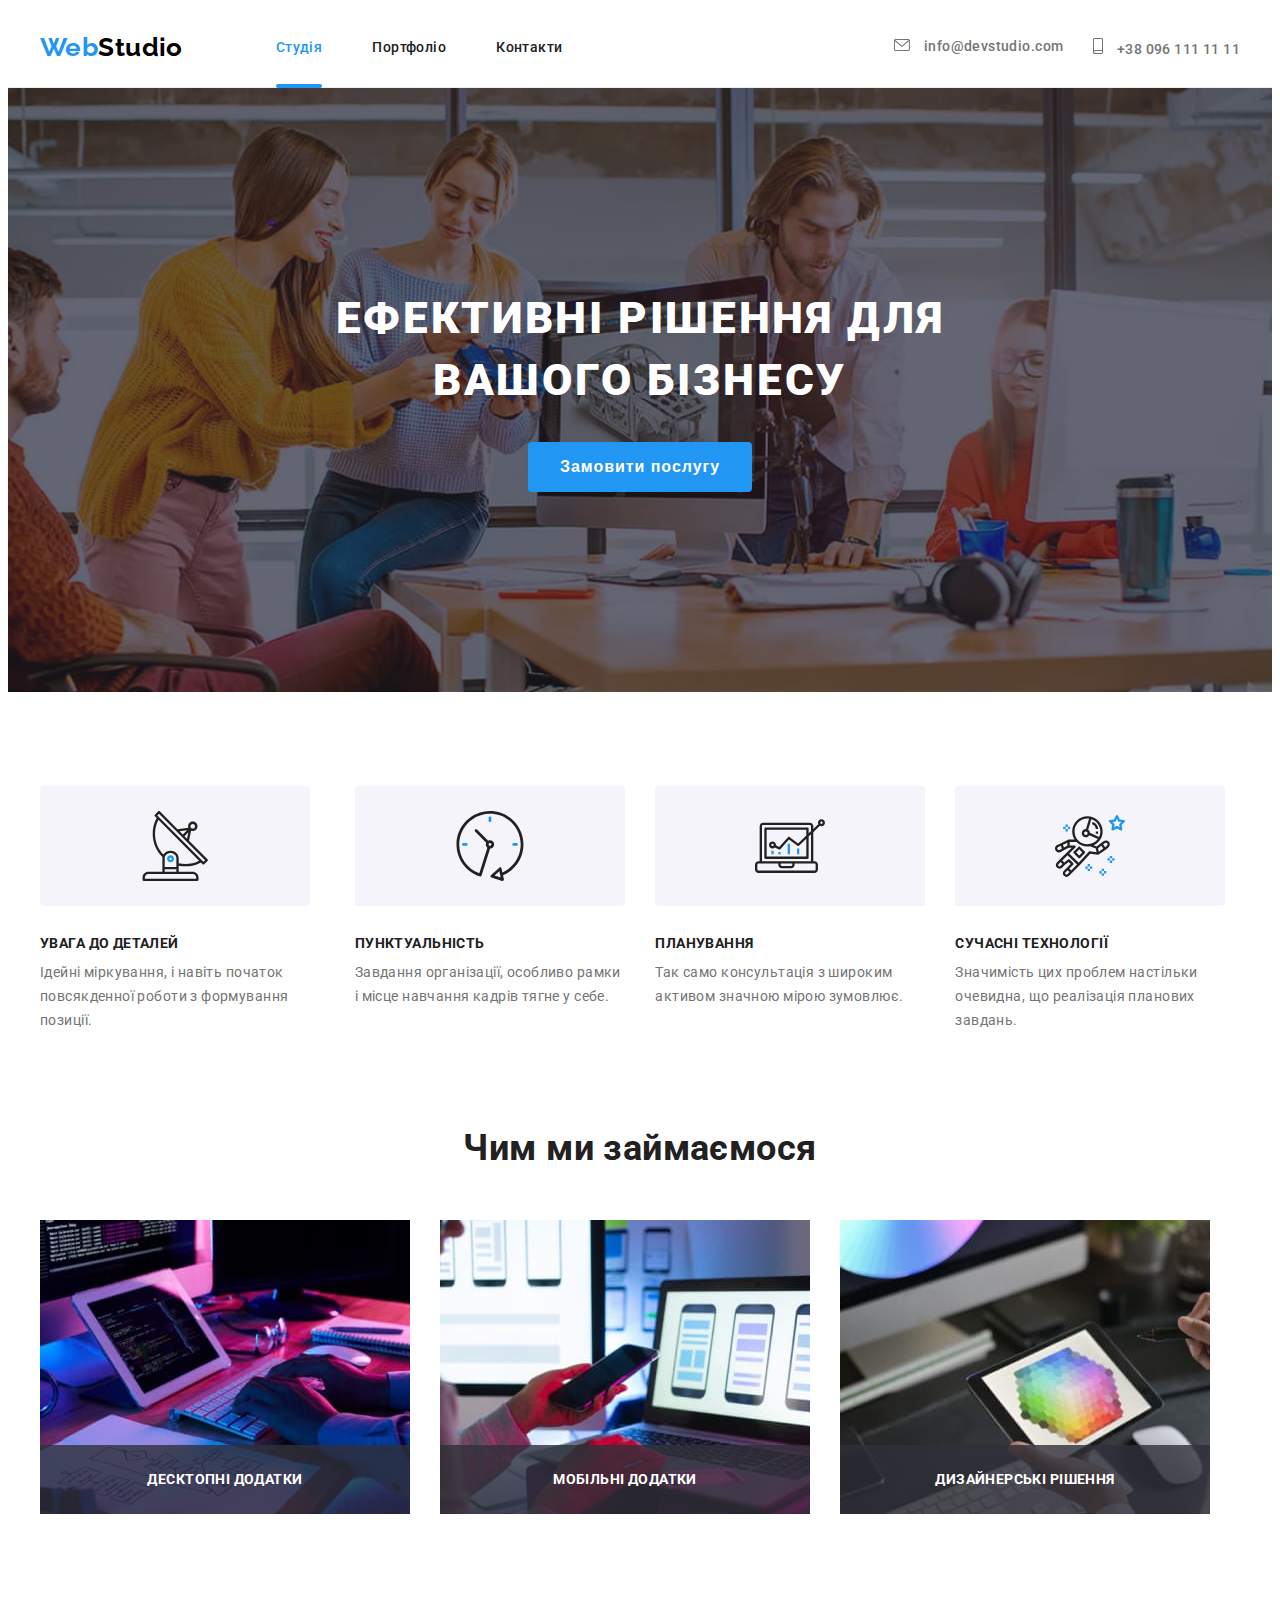
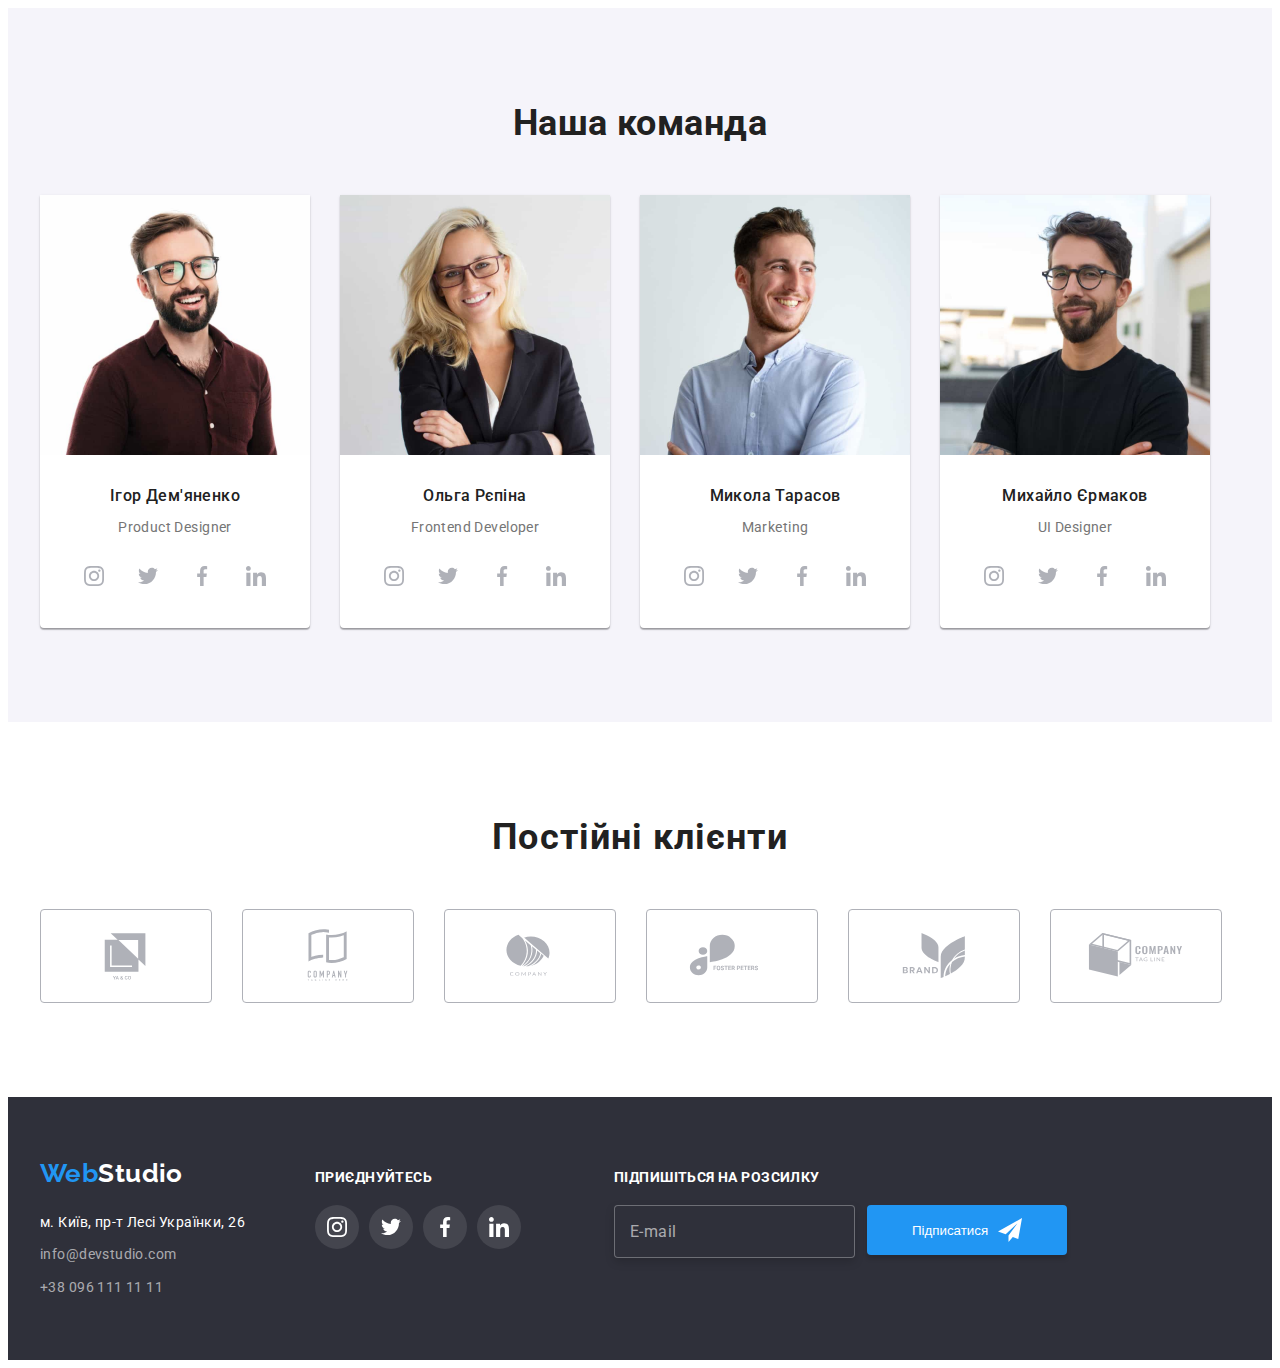
==== index.html @ d8e1d753 "Forms" ====
<!DOCTYPE html>
<html lang="uk">
  <head>
    <meta charset="UTF-8" />
    <meta http-equiv="X-UA-Compatible" content="IE=edge" />
    <meta name="viewport" content="width=device-width, initial-scale=1.0" />
    <title>Студія</title>
    <link rel="preconnect" href="https://fonts.googleapis.com" />
    <link rel="preconnect" href="https://fonts.gstatic.com" crossorigin />
    <link
      href="https://fonts.googleapis.com/css2?family=Raleway:wght@700&family=Roboto:wght@400;500;700;900&display=swap"
      rel="stylesheet"
    />
    <link
      rel="stylesheet"
      href="https://cdnjs.cloudflare.com/ajax/libs/modern-normalize/1.1.0/modern-normalize.min.css"
      integrity="sha512-wpPYUAdjBVSE4KJnH1VR1HeZfpl1ub8YT/NKx4PuQ5NmX2tKuGu6U/JRp5y+Y8XG2tV+wKQpNHVUX03MfMFn9Q=="
      crossorigin="anonymous"
      referrerpolicy="no-referrer"
    />
    <link rel="stylesheet" href="./css/styles.css" />
  </head>
  <body>
    <header>
      <!-- Studio name -->
      <div class="container main-nav">
        <a href="./index.html" class="logo"
          ><span class="web">Web</span>Studio</a
        >
        <!-- Menu nav -->
        <nav>
          <ul class="site-nav">
            <li class="item">
              <a href="./index.html" class="link current">Студія</a>
            </li>
            <li class="item">
              <a href="./portfolio.html" class="link">Портфоліо</a>
            </li>
            <li class="item"><a href="/" class="link">Контакти</a></li>
          </ul>
        </nav>

        <!-- Contacts -->
        <ul class="contacts">
          <li class="item-contacts">
            <a href="mailto:info@devstudio.com" target="_blank" class="mail"
              ><svg class="icon-contacts" width="16" height="12">
                <use href="./images/svg-file.svg#icon-letter"></use>
              </svg>
              info@devstudio.com</a
            >
          </li>
          <li class="item-contacts">
            <a href="tel:+380961111111" target="_blank" class="tel">
              <svg class="icon-contacts" width="10" height="16">
                <use href="./images/svg-file.svg#icon-smartphone"></use>
              </svg>
              +38 096 111 11 11</a
            >
          </li>
        </ul>
      </div>
    </header>
    <main>
      <!-- Page header -->
      <section class="hero">
        <div class="container">
          <h1 class="hero-title">Ефективні рішення для вашого бізнесу</h1>
          <button data-modal-open type="button" class="hero-button">
            Замовити послугу
          </button>
        </div>
      </section>

      <!-- Charakteristics -->
      <section class="principles">
        <div class="container">
          <h2 class="visually-hidden">Принципи нашої роботи</h2>
          <ul class="principles-list">
            <li class="principles-item">
              <div class="icon-principles-container">
                <svg class="icon-principles" width="70" height="70">
                  <use href="./images/svg-file.svg#icon-Satellite1"></use>
                </svg>
              </div>
              <h3 class="principles-title">УВАГА ДО ДЕТАЛЕЙ</h3>
              <p class="principles-text">
                Ідейні міркування, і навіть початок повсякденної роботи з
                формування позиції.
              </p>
            </li>
            <li class="principles-item">
              <div class="icon-principles-container">
                <svg class="icon-principles" width="70" height="70">
                  <use href="./images/svg-file.svg#icon-clock2"></use>
                </svg>
              </div>
              <h3 class="principles-title">ПУНКТУАЛЬНІСТЬ</h3>
              <p class="principles-text">
                Завдання організації, особливо рамки і місце навчання кадрів
                тягне у себе.
              </p>
            </li>
            <li class="principles-item">
              <div class="icon-principles-container">
                <svg class="icon-principles" width="70" height="70">
                  <use href="./images/svg-file.svg#icon-diagram3"></use>
                </svg>
              </div>
              <h3 class="principles-title">ПЛАНУВАННЯ</h3>
              <p class="principles-text">
                Так само консультація з широким активом значною мірою зумовлює.
              </p>
            </li>
            <li class="principles-item">
              <div class="icon-principles-container">
                <svg class="icon-principles" width="70" height="70">
                  <use href="./images/svg-file.svg#icon-astronaut4"></use>
                </svg>
              </div>
              <h3 class="principles-title">СУЧАСНІ ТЕХНОЛОГІЇ</h3>
              <p class="principles-text">
                Значимість цих проблем настільки очевидна, що реалізація
                планових завдань.
              </p>
            </li>
          </ul>
        </div>
      </section>
      <!-- We are engaged in -->
      <section class="applications">
        <div class="container">
          <h2 class="applications-title">Чим ми займаємося</h2>
          <ul class="list-img">
            <li class="list-applications">
              <div class="applications-img">
                <img
                  class="list-applications-img"
                  src="./images/img.jpg"
                  width="370"
                  alt="десктопні додатки"
                />
                <p class="list-application-text">Десктопні додатки</p>
              </div>
            </li>
            <li class="list-applications">
              <div class="applications-img">
                <img
                  class="list-applications-img"
                  src="./images/img-2.jpg"
                  width="370"
                  alt="мобільні додатки"
                />
                <p class="list-application-text">Мобільні додатки</p>
              </div>
            </li>
            <li class="list-applications">
              <div class="applications-img">
                <img
                  class="list-applications-img"
                  src="./images/img-3.jpg"
                  width="370"
                  alt="д изайнерські рішення"
                />
                <p class="list-application-text">Дизайнерські рішення</p>
              </div>
            </li>
          </ul>
        </div>
      </section>

      <!-- Our team -->
      <section class="team">
        <div class="container">
          <h2 class="team-title">Наша команда</h2>
          <ul class="team-list">
            <li class="members">
              <img
                class="members-photo"
                src="./images/img-1-1.jpg"
                width="270"
                alt="Фотографія Ігоря Дем'яненко"
              />
              <div class="team-text">
                <h3 class="team-member">Ігор Дем'яненко</h3>
                <p class="team-member-profesion">Product Designer</p>
              </div>
              <ul class="social-networks">
                <li>
                  <a class="network-link" href="">
                    <svg class="network" width="20" height="20">
                      <use href="./images/svg-file.svg#icon-insta"></use>
                    </svg>
                  </a>
                </li>
                <li>
                  <a class="network-link" href="">
                    <svg class="network" width="20" height="20">
                      <use href="./images/svg-file.svg#icon-twitt"></use>
                    </svg>
                  </a>
                </li>
                <li>
                  <a class="network-link" href="">
                    <svg class="network" width="20" height="20">
                      <use href="./images/svg-file.svg#icon-face"></use>
                    </svg>
                  </a>
                </li>
                <li>
                  <a class="network-link" href="">
                    <svg class="network" width="20" height="20">
                      <use href="./images/svg-file.svg#icon-in"></use>
                    </svg>
                  </a>
                </li>
              </ul>
            </li>
            <li class="members">
              <img
                class="members-photo"
                src="./images/img-2-2.jpg"
                width="270"
                alt="Фотографія Ольги Рєпіної"
              />
              <div class="team-text">
                <h3 class="team-member">Ольга Рєпіна</h3>
                <p class="team-member-profesion">Frontend Developer</p>
              </div>
              <ul class="social-networks">
                <li>
                  <a href="" class="network-link">
                    <svg class="network" width="20" height="20">
                      <use href="./images/svg-file.svg#icon-insta"></use>
                    </svg>
                  </a>
                </li>
                <li>
                  <a class="network-link" href="">
                    <svg class="network" width="20" height="20">
                      <use href="./images/svg-file.svg#icon-twitt"></use>
                    </svg>
                  </a>
                </li>
                <li>
                  <a class="network-link" href="">
                    <svg class="network" width="20" height="20">
                      <use href="./images/svg-file.svg#icon-face"></use>
                    </svg>
                  </a>
                </li>
                <li>
                  <a class="network-link" href="">
                    <svg class="network" width="20" height="20">
                      <use href="./images/svg-file.svg#icon-in"></use>
                    </svg>
                  </a>
                </li>
              </ul>
            </li>
            <li class="members">
              <img
                class="members-photo"
                src="./images/img-3-3.jpg"
                width="270"
                alt="Фотографія Миколи Тарасова"
              />
              <div class="team-text">
                <h3 class="team-member">Микола Тарасов</h3>
                <p class="team-member-profesion">Marketing</p>
              </div>
              <ul class="social-networks">
                <li>
                  <a class="network-link" href="">
                    <svg class="network" width="20" height="20">
                      <use href="./images/svg-file.svg#icon-insta"></use>
                    </svg>
                  </a>
                </li>
                <li>
                  <a class="network-link" href="">
                    <svg class="network" width="20" height="20">
                      <use href="./images/svg-file.svg#icon-twitt"></use>
                    </svg>
                  </a>
                </li>
                <li>
                  <a class="network-link" href="">
                    <svg class="network" width="20" height="20">
                      <use href="./images/svg-file.svg#icon-face"></use>
                    </svg>
                  </a>
                </li>
                <li>
                  <a class="network-link" href="">
                    <svg class="network" width="20" height="20">
                      <use href="./images/svg-file.svg#icon-in"></use>
                    </svg>
                  </a>
                </li>
              </ul>
            </li>
            <li class="members">
              <img
                class="members-photo"
                src="./images/img-4-4.jpg"
                width="270"
                alt="Фотографія Михайла Єрмакова"
              />
              <div class="team-text">
                <h3 class="team-member">Михайло Єрмаков</h3>
                <p class="team-member-profesion">UI Designer</p>
              </div>
              <ul class="social-networks">
                <li>
                  <a class="network-link" href="">
                    <svg class="network" width="20" height="20">
                      <use href="./images/svg-file.svg#icon-insta"></use>
                    </svg>
                  </a>
                </li>
                <li>
                  <a class="network-link" href="">
                    <svg class="network" width="20" height="20">
                      <use href="./images/svg-file.svg#icon-twitt"></use>
                    </svg>
                  </a>
                </li>
                <li>
                  <a class="network-link" href="">
                    <svg class="network" width="20" height="20">
                      <use href="./images/svg-file.svg#icon-face"></use>
                    </svg>
                  </a>
                </li>
                <li>
                  <a class="network-link" href="">
                    <svg class="network" width="20" height="20">
                      <use href="./images/svg-file.svg#icon-in"></use>
                    </svg>
                  </a>
                </li>
              </ul>
            </li>
          </ul>
        </div>
      </section>
      <section class="customers">
        <div class="container">
          <h2 class="customers-title">Постійні клієнти</h2>
          <ul class="customers-list">
            <li class="customers-list-item">
              <a href="" class="customers-item">
                <svg width="106" height="60" class="customers-icon">
                  <use href="./images/svg-file.svg#icon-Client-1"></use>
                </svg>
              </a>
            </li>

            <li class="customers-list-item">
              <a href="" class="customers-item">
                <svg width="106" height="60" class="customers-icon">
                  <use href="./images/svg-file.svg#icon-Client-2"></use>
                </svg>
              </a>
            </li>
            <li class="customers-list-item">
              <a href="" class="customers-item">
                <svg width="106" height="60" class="customers-icon">
                  <use href="./images/svg-file.svg#icon-Client-3"></use>
                </svg>
              </a>
            </li>
            <li class="customers-list-item">
              <a href="" class="customers-item">
                <svg width="106" height="60" class="customers-icon">
                  <use href="./images/svg-file.svg#icon-Client-4"></use>
                </svg>
              </a>
            </li>
            <li class="customers-list-item">
              <a href="" class="customers-item">
                <svg width="106" height="60" class="customers-icon">
                  <use href="./images/svg-file.svg#icon-Client-5"></use>
                </svg>
              </a>
            </li>
            <li class="customers-list-item">
              <a href="" class="customers-item">
                <svg width="106" height="60" class="customers-icon">
                  <use href="./images/svg-file.svg#icon-Client-6"></use>
                </svg>
              </a>
            </li>
          </ul>
        </div>
      </section>
    </main>
    <footer class="footer">
      <!-- Address -->
      <div class="container footer-container">
        <div class="footer-container-addres">
          <a href="./index.html" class="footer-logo"
            ><span class="web">Web</span>Studio</a
          >
          <address class="footer-addres">
            <ul>
              <li class="addres-text">
                <a href="" class="addres">м. Київ, пр-т Лесі Українки, 26</a>
              </li>
              <li class="addres-text">
                <a
                  href="mailto:info@devstudio.com"
                  target="_blank"
                  class="footer-contacts"
                  >info@devstudio.com</a
                >
              </li>
              <li class="addres-text">
                <a
                  href="tel:+380961111111"
                  target="_blank"
                  class="footer-contacts"
                  >+38 096 111 11 11</a
                >
              </li>
            </ul>
          </address>
        </div>
        <div class="footer-netvorks">
          <p class="footer-netvorks-title">приєднуйтесь</p>
          <ul class="footer-netvorks-list">
            <li>
              <a href="" class="foter-link">
                <svg class="foter-icon" width="20" height="20">
                  <use href="./images/svg-file.svg#icon-insta"></use>
                </svg>
              </a>
            </li>
            <li>
              <a href="" class="foter-link">
                <svg class="foter-icon" width="20" height="20">
                  <use href="./images/svg-file.svg#icon-twitt"></use>
                </svg>
              </a>
            </li>
            <li>
              <a href="" class="foter-link">
                <svg class="foter-icon" width="20" height="20">
                  <use href="./images/svg-file.svg#icon-face"></use>
                </svg>
              </a>
            </li>
            <li>
              <a href="" class="foter-link">
                <svg class="foter-icon" width="20" height="20">
                  <use href="./images/svg-file.svg#icon-in"></use>
                </svg>
              </a>
            </li>
          </ul>
        </div>
        <div class="foter-input">
          <p class="foter-form-title">Підпишіться на розсилку</p>
          <form class="foter-form" autocomplete="off">
            <div class="foter-form-field">
              <input
                type="email"
                name="email"
                id="email-send"
                placeholder=" "
              />
              <label class="email-send-label" for="email-send">E-mail</label>
              <button class="foter-submit" type="submit">
                Підписатися<svg class="icon-send" width="24" height="24">
                  <use href="./images/svg-file.svg#icon-send"></use>
                </svg>
              </button>
            </div>
          </form>
        </div>
      </div>
    </footer>
    <div data-modal class="backdrop is-hidden">
      <div class="modal">
        <button data-modal-close type="button" class="button-icon-close">
          <svg class="icon-close" width="10" height="10">
            <use href="./images/svg-file.svg#icon-close"></use>
          </svg>
        </button>
        <form class="form" autocomplete="off">
          <p class="form-title">Залиште свої дані, ми вам передзвонимо</p>
          <div class="form-field">
            <label for="name">Ім'я</label>
            <input
              type="text"
              name="user-name"
              id="name"
              autofocus
              placeholder=" "
            />
            <svg class="icon-modal" width="18" height="18">
              <use href="./images/svg-file.svg#icon-user"></use>
            </svg>
          </div>
          <div class="form-field">
            <label for="tel">Телефон</label>
            <input type="tel" name="tel" id="tel" placeholder=" " />
            <svg class="icon-modal" width="18" height="18">
              <use href="./images/svg-file.svg#icon-tel"></use>
            </svg>
          </div>
          <div class="form-field">
            <label for="email">Пошта</label>
            <input type="email" name="mail" id="email" placeholder=" " />
            <svg class="icon-modal" width="18" height="18">
              <use href="./images/svg-file.svg#icon-mail"></use>
            </svg>
          </div>
          <div class="form-field">
            <label for="commen">Коментар</label>
            <textarea
              name="comment"
              id="commen"
              rows="5"
              placeholder="Введіть текст"
            ></textarea>
          </div>
          <div class="form-checkbox">
            <input
              class="checkbox-field visually-hidden"
              type="checkbox"
              name="agree"
              value="agrees"
              id="agrees"
            />
            <label class="checkbox-label" for="agrees">
              <span class="icon-check">
                <svg  width="12" height="12">
                  <use href="./images/svg-file.svg#icon-ok"></use>
                </svg>
              </span>
              Погоджуюся з розсилкою та приймаю
              <a class="agrees" href="">Умови договору</a>
            </label>
          </div>
          <button class="submit" type="submit">Відправити</button>
        </form>
      </div>
    </div>
    <script src="./js/modal.js"></script>
  </body>
</html>
---- css/styles.css ----
:root {
  --primery-text-color: #757575;
  --title-text-color: #212121;
  --accent-color: #2196f3;
  --accent-active-color: #000000;
  --secondary-text-color: #fff;
  --background-dark-color: #2f303a;
  --background-hero-main: #C4C4C4;
  --contacts-color: #757575;
  --contacts-tekst-footer: rgba(255, 255, 255, 0.6);
  --buttons-portfolio-color:#F5F4FA;
  --border-header-color:#ECECEC;
  --progects-border-color: #EEEEEE;
  --color-icons: #AFB1B8;
  --border-customers-color: #AFB1B8;
  --section-background-color: #f5f5f5;
  --background-footer-icons:rgba(255, 255, 255, 0.1);
  --bgd-hero:rgba(47, 48, 58, 0.4), rgba(47, 48, 58, 0.4);
  --bgd-color-modal:rgba(0, 0, 0, 0.2);
  --bgd-color-text-modal:rgba(33, 150, 243, 0.9);
}
header{
  border-bottom: 1px solid var(--border-header-color);
}
body {
   font-family: "Roboto", sans-serif; 
    color: var(--primery-text-color);
    background-color: var(--secondary-text-color);
    font-size: 14px;
    letter-spacing: 0.03em;
}
a {
  text-decoration: none;
}
ul {
  list-style: none;
  padding: 0;
  margin: 0;
}
.container{
  width: 1200px;
  padding-left: 15px;
  padding-right: 15px;
  margin: 0 auto;
}

/* ------------------Стилі навігації-------------- */

.main-nav{
  display: flex;
  align-items: center;
}
.web {
  color: var(--accent-color);
  font-family: "Raleway",sans-serif;
  font-style: normal;
  font-weight: 700;
  font-size: 26px;
  line-height: 1.3;
}
.logo {
  color: var(--accent-active-color);
  font-family: "Raleway", sans-serif;
  font-style: normal;
  font-weight: 700;
  font-size: 26px;
  line-height: 1.3;
}
.site-nav{
  display: flex;
  margin-left: 93px;
}
.item + .item{
  margin-left: 50px;
}
.item-contacts + .item-contacts{
  margin-left: 30px;
}
.item{
  display: flex;
  align-items: center;
  position: relative;
}
.link {
  color: var(--title-text-color);
  line-height: 1.1;
  display: block;
  padding-top: 32px;
  padding-bottom: 32px;
  font-weight: 500;
  transition: color 250ms cubic-bezier(0.4, 0, 0.2, 1);
  
}
.link.current {
  color: var(--accent-color);
}
.current::after {
  position: absolute;
  bottom: -1px;
  right: 0px;
  content: "";
  width: 100%;
  height: 4px;
  background-color: var(--accent-color);
  border-radius: 2px;}
.link:hover,
.link:focus {
  color: var(--accent-color);
}
.contacts{
  display: flex;
  margin-left: auto;
  font-weight: 500;
}
.mail {
  color: var(--contacts-color);
  line-height: 1.1;
  transition: color 250ms cubic-bezier(0.4, 0, 0.2, 1);
}
.icon-contacts{
  fill: currentColor;
  margin-right: 10px;
}

.mail:hover,
.mail:focus {
  color: var(--accent-color);
}
.tel {
  color: var(--contacts-color);
  line-height: 1.1;
  transition: color  250ms cubic-bezier(0.4, 0, 0.2, 1), fill 250ms cubic-bezier(0.4, 0, 0.2, 1); 
}
.tel:hover,
.tel:focus {
  color: var(--accent-color);
  fill: var(--accent-color);
}

/* -------------Стилі hero -----------*/

.hero {
  background-color: var(--background-hero-main);
  background-image: linear-gradient( var(--bgd-hero) ), 
  url(../images/Img-hero.jpg);
  margin-left: auto;
  margin-right: auto;
  max-width: 1600px;
  background-size: cover;
  background-repeat: no-repeat;
  background-position: center;
  text-align: center;
  padding-top: 200px;
  padding-bottom: 200px;
}
.hero-title {
  width: 696px;
  margin-right: auto;
  margin-left: auto;
  margin-top: 0;
  margin-bottom: 30px;
  color: var(--secondary-text-color);
  text-transform: uppercase;
  font-style: normal;
  font-weight: 900;
  font-size: 44px;
  line-height: 1.4;
  letter-spacing: 0.06em;
}
.hero-button {
  display: inline-block;
  padding: 10px 32px;
  min-width: 216px;
  border-radius: 4px;
  color: var(--secondary-text-color);
  font-weight: 700;
  font-size: 16px;
  line-height: 1.9;
  background: var(--accent-color);
  letter-spacing: 0.06em;
  border: none;
  cursor: pointer;
  
}
.backdrop{
  position: fixed;
  top: 0;
  left: 0;
  width: 100%;
  height: 100%;
  background-color: var(--bgd-color-modal);
  opacity: 1;
  transition: opacity 250ms cubic-bezier(0.4, 0, 0.2, 1), visibility 250ms cubic-bezier(0.4, 0, 0.2, 1);
}
.backdrop.is-hidden .modal{
  transform: translate(-50%, -50%) scale(0);
  
}
.modal{
  position: absolute;
  top: 220px;
  width: 600px;
  min-height: 580px;
  padding: 40px;
  background-color: var(--secondary-text-color);
  box-shadow: 0px 1px 3px rgba(0, 0, 0, 0.12), 0px 1px 1px rgba(0, 0, 0, 0.14), 0px 2px 1px rgba(0, 0, 0, 0.2);
  border-radius: 4px;
  top: 50%;
  left: 50%;
  transform: translate(-50%, -50%) scale(1);
  align-content: flex-end;
  transition: transform 250ms cubic-bezier(0.4, 0, 0.2, 1);
}
.form-title{
  font-weight: 700;
  font-size: 20px;
  line-height: 1.2;
  text-align: center;
  color: var(--title-text-color);
  margin-bottom: 30px;
}
.form-field{
  position: relative;
  display: flex;
  flex-direction: column;
}
.form-field input:focus + .icon-modal{
  fill: var(--accent-color);
  
}
.icon-modal{
  position: absolute;
  top:55%;
  left: 15px;
  
  transition: color 250ms cubic-bezier(0.4, 0, 0.2, 1) ;
}
.form-field label{
margin-bottom: 4px;
}
.form-field textarea{
  padding: 12px 16px;
  border: 1px solid rgba(33, 33, 33, 0.2);
  border-radius: 4px;
  cursor: pointer;
}
.form-field input{
  padding: 12px 16px 12px 42px;
  border: 1px solid rgba(33, 33, 33, 0.2);
  border-radius: 4px;
  cursor: pointer;
  transition: color 250ms cubic-bezier(0.4, 0, 0.2, 1);
}

.form-field textarea::placeholder{
  font-size: 12px;
  line-height: 14px;
  letter-spacing: 0.01em;
  color: rgba(117, 117, 117, 0.5);
}

.form-field + .form-field{
margin-top: 28px;
}
.form-checkbox{
  margin-top: 20px;
  margin-bottom: 30px;
  line-height: 1.7;
  color: var(--contacts-color);
}
.checkbox-label{
  display: flex;
  justify-content: space-between;
  align-items: center;
  cursor: pointer;
}
.icon-check{
  display: flex;
  width: 16px;
  height: 15px;
  border: 1px solid  var(--title-text-color);
  border-radius: 2px;
  background-position: center;
  background-repeat: no-repeat;
  background-size: cover;
}
.checkbox-field:checked + .checkbox-label>.icon-check{
  border-color: var(--accent-color);
  background-color: var(--accent-color);
  fill: var(--secondary-text-color);
}
.agrees{
  text-decoration: underline;
  color: var(--accent-color);
}
.submit{
  display: block;
  margin: 0 auto;
  font-weight: 700;
  font-size: 16px;
  line-height: 1.9;
  display: flex;
  align-items: center;
  text-align: center;
  letter-spacing: 0.06em;
  color: var(--secondary-text-color);
  background-color: var(--accent-color);
  width: 200px;
  height: 50px;
  padding: 10px 52px;
  border: none;
  box-shadow: 0px 4px 4px rgba(0, 0, 0, 0.15);
  border-radius: 4px;
  cursor: pointer;
}
textarea{
  resize: none;
}
.button-icon-close{
  position: fixed;
  top: 8px;
  right: 8px;
  display: flex;
  cursor: pointer;
  width: 30px;
  height: 30px;
  justify-content: center;
  align-items: center;
  padding: 0;
  background-color: transparent;
  border-radius: 50%;
  border: 1px solid rgba(0, 0, 0, 0.1);
  transition: fill 250ms cubic-bezier(0.4, 0, 0.2, 1);
}
.button-icon-close:hover,
.button-icon-close:focus{
  fill: var(--accent-color);
}
.is-hidden{
opacity: 0;
visibility: hidden;
pointer-events: none;
}

/* --------------Стилі принципів----------- */

.principles {
 padding: 94px 0;
}
.principles-list{
  display: flex;
}
.principles-item{
  margin-right: 30px;
}
.principles-item:nth-child(4n){
  margin-right: 0;
}
.icon-principles-container{
  display: flex;
  justify-content: center;
  align-items: center;
  width: 270px;
  height: 120px;
  border-radius: 4px;
  margin-bottom: 30px;
  background-color: var(--buttons-portfolio-color);
}
.principles-title {
  margin-top: 0;
  margin-bottom: 10px;
  color: var(--title-text-color);
  font-weight: 700;
  line-height: 1.1;
  font-size: 14px;
}

.principles-text {
  line-height: 1.7;
  margin: 0;
}
.list-img{
  display: flex;
  margin-bottom: 0;
}

/* ---------------Стилі додатків-------------- */

.applications{
padding-bottom: 94px;
}
.list-applications-img{
  display: block;
}
.list-applications + .list-applications{
  margin-left: 30px;
  margin-bottom: 0;
}
.applications-img{position: relative;}
.applications-title {
  margin-top: 0;
  margin-bottom: 50px;
  text-align: center;
  color: var(--title-text-color);
  font-weight: 700;
  font-size: 36px;
  line-height: 1.2;
}
.list-application-text{
  position: absolute;
  bottom: 0;
  left: 0;
  width: 100%;
  margin: 0;
  padding-top: 27px;
  padding-bottom: 27px;
  justify-content: center;
  align-items: center;
  font-style: normal;
  font-weight: 700;
  line-height: 1.1;
  color: var(--secondary-text-color);
  text-align: center;
  text-transform: uppercase;
  background: rgba(47, 48, 58, 0.8);
}

/* --------------Стилі команди----------- */

.team{
 padding-top: 94px;
 padding-bottom: 94px;
  background: var(--buttons-portfolio-color);
}
.team-list{
  display: flex;
  text-align: center;
}
.members-photo{
  display: block;
}
.members{
  margin-bottom: 0;
  background-color: var(--secondary-text-color);
  border-radius: 0px 0px 4px 4px;
  box-shadow: 0px 1px 3px rgba(0, 0, 0, 0.12), 0px 1px 1px rgba(0, 0, 0, 0.14), 0px 2px 1px rgba(0, 0, 0, 0.2);
}
.members + .members{
  margin-left: 30px;
}
.team-text{
  padding-top: 30px;
 
}
.team-title{
  margin-top: 0;
  margin-bottom: 50px;
  text-align: center;
  color: var(--title-text-color);
  font-weight: 700;
  font-size: 36px;
  line-height: 1.2;
}
.team-member{
  margin-top: 0;
  margin-bottom: 10px;
  font-weight: 500;
  line-height: 1.4;
  color: var(--title-text-color);
}
.team-member-profesion{
  margin-top: 0;
  margin-bottom: 16px;
  line-height: 1.4;
  color: var(--tel-number-color);
}
.network{
  fill:currentColor;
  transition: color 250ms cubic-bezier(0.4, 0, 0.2, 1);
}
.network-link:hover,
.network-link:focus{
  color: var(--secondary-text-color);
  background-color: var(--accent-color);
  
}
.network-link{
  color: var(--color-icons);
  width: 44px;
  height: 44px;
  border-radius: 50%;
  display: flex;
  justify-content: center;
  align-items: center; 
  transition: background-color 250ms cubic-bezier(0.4, 0, 0.2, 1);
}

.social-networks{
  display: flex;
  padding: 0 32px 30px;
  gap: 10px;
}

/* --------------------Стилі клієнти--------------- */

.customers-list{
  display: flex;
  gap: 30px;
}
.customers{
  padding-top: 94px;
  padding-bottom: 94px;
}
.customers-icon{
  fill: currentColor;
}
.customers-item{
  display: flex;
  justify-content: center;
  align-items: center;
  width: 170px;
  height: 92px;
  border: 1px solid var(--color-icons);
  border-radius: 4px;
  color: var(--color-icons);
  transition: color 250ms cubic-bezier(0.4, 0, 0.2, 1), border-color 250ms cubic-bezier(0.4, 0, 0.2, 1);
}
 .customers-item:hover,
 .customers-item:focus {
  color: var(--accent-color);
  border-color: var(--accent-color);
 }
.customers-title{
  color: var(--title-text-color);
  font-weight: 700;
  font-size: 36px;
  line-height: 1.2;
  text-align: center;
  letter-spacing: 0.03em;
  margin-top: 0;
  margin-bottom: 50px;
}

/* --------------Footer------------- */

.footer{
  background-color: var(--background-dark-color);
  padding-top: 60px;
  padding-bottom: 60px;
}
.footer-container{
  display: flex;
  align-items: baseline;
}
.footer-container-addres{
  display: block;
}
.addres-text + .addres-text{
  margin-top: 9px;
}
.addres{
  line-height: 1.7;
  font-style: normal;
  color: var(--secondary-text-color);
  }
  .footer-addres{
    margin-top: 20px;
  }
 .footer-contacts{
  line-height: 1.7;
  font-style: normal;
  color: var(--contacts-tekst-footer);
  transition: color 250ms cubic-bezier(0.4, 0, 0.2, 1);
}
.footer-contacts:hover,
.footer-contacts:focus{
  color: var(--accent-color);
}
.footer-logo {
  color: var(--secondary-text-color);
  font-family: "Raleway", sans-serif;
  font-style: normal;
  font-weight: 700;
  font-size: 26px;
  line-height: 1.3;
}
.footer-netvorks{
  margin-left: 70px;
}
.footer-netvorks-title{
  margin-top: 0;
  margin-bottom: 20px;
  color: var(--secondary-text-color);
  font-weight: 700;
  font-size: 1.1;
  line-height: 16px;
  letter-spacing: 0.03em;
  text-transform: uppercase;
}
.footer-netvorks-list{
  display: flex;
  gap: 10px;
}
.foter-icon{
  fill: currentColor;
}
.foter-link{
  width: 44px;
  height: 44px;
  border-radius: 50%;
  display: flex;
  justify-content: center;
  align-items: center; 
  color: var(--secondary-text-color);
  background-color: var(--background-footer-icons);
  transition: background-color 250ms cubic-bezier(0.4, 0, 0.2, 1);
}
.foter-link:hover,
.foter-link:focus{
  background-color: var(--accent-color);
}
.foter-input{
  margin-left: 93px;
}
.foter-form-field{
  position: relative;
  display: flex;
}
.foter-form{
  display: flex;
  justify-content: center;
  align-items: center;
}
.foter-form-title{
  margin-top: 0;
  margin-bottom: 20px;
  font-weight: 700;
  line-height: 1.1;
  text-transform: uppercase;
  color: var(--secondary-text-color);
}
.foter-form input{
  border: 1px solid rgba(255, 255, 255, 0.3);
  filter: drop-shadow(0px 4px 4px rgba(0, 0, 0, 0.15));
  border-radius: 4px;
  padding: 15px 16px;
  background: var(--background-dark-color);
  color: var(--secondary-text-color);
  font-size: 16px;
  line-height: 1.3;
}
.email-send-label{
  position: absolute;
  top: 50%;
  left: 16px;
 transform: translateY(-50%);
  font-size: 16px;
  line-height: 1.3;
  color: rgba(255, 255, 255, 0.6);
  transition: transform 250ms cubic-bezier(0.4, 0, 0.2, 1);
}
.foter-form input:focus + .email-send-label, 
.foter-form input:not(:placeholder-shown) + .email-send-label{
  transform: translateX(-80px);
  
}
.foter-submit{
  margin-left: 12px;
  display: flex;
  align-items: center;
  justify-content: center;
  padding-top: 10px;
  padding-bottom: 10px;
  width: 200px;
  height: 50px;
  box-shadow: 0px 4px 4px rgba(0, 0, 0, 0.15);
  border-radius: 4px;
  background-color: var(--accent-color);
  border: none;
  color: var(--secondary-text-color);
  fill: var(--secondary-text-color);
  cursor: pointer;
  gap: 10px;
  }

/*----------- стилі Портфоліо--------------- */

.section-progects {
  margin-top: 0;
  padding-top: 94px;
  padding-bottom: 94px;
}
.visually-hidden {
  position: absolute;
  white-space: nowrap;
  width: 1px; height: 1px;
  overflow: hidden;
  border: 0;
  padding: 0;
  clip: rect(0 0 0 0);
  clip-path: inset(50%);
  margin: -1px; 
}
.list-buttons{
  display: flex;
  justify-content: center;
  align-items: center;
  margin-bottom: 50px;
}
.button{
  margin-top: 0;
  text-align: center;
  padding: 6px 22px;
  border-radius: 4px;
  background-color: var(--buttons-portfolio-color);
  color: var(--title-text-color);
  font-style: normal;
  font-weight: 500;
  font-size: 16px;
  line-height: 1.6;
  cursor: pointer;
  border: none;
  transition: color 250ms cubic-bezier(0.4, 0, 0.2, 1), background-color 250ms cubic-bezier(0.4, 0, 0.2, 1),
  box-shadow 250ms cubic-bezier(0.4, 0, 0.2, 1);
}
.button-filter + .button-filter{
  margin-left: 8px;
}
.button:hover,
.button:focus{
  background-color: var(--accent-color);
  color: var(--secondary-text-color);
  box-shadow: 0px 1px 1px rgba(0, 0, 0, 0.12), 0px 4px 4px rgba(0, 0, 0, 0.06), 1px 4px 6px rgba(0, 0, 0, 0.16);
}
.progects{
  transition: box-shadow 250ms cubic-bezier(0.4, 0, 0.2, 1);
}
.progects:hover,
.progects:focus {
box-shadow: 0px 1px 1px rgba(0, 0, 0, 0.12), 0px 4px 4px rgba(0, 0, 0, 0.06), 1px 4px 6px rgba(0, 0, 0, 0.16);
}
.progects-list{
display: flex;
flex-wrap: wrap;
gap: 30px;
}

.progect-wrap{
position: relative;
overflow: hidden;
}
.progects:hover .text-modal{
transform: translateY(0);
}
.text-modal{ 
  position: absolute;
  top: 0;
  margin: 0;
  font-weight: 400;
  font-size: 18px;
  line-height: 1.6;
  color: var(--secondary-text-color);
  padding: 63px 24px;
  background-color: var(--bgd-color-text-modal);
  height: 100%;
  transform: translateY(100%);
  transition: transform 250ms cubic-bezier(0.4, 0, 0.2, 1);
}
.progects-photo{
  display: block;
}
.progect-information{
  padding: 20px 24px;
  border: 1px solid var(--progects-border-color);
  border-top: none;
}
.progect-title{
  margin-top: 0;
  margin-bottom: 4px;
  color: var(--title-text-color);
  font-style: normal;
  font-weight: 700;
  font-size: 18px;
  line-height: 2;
  letter-spacing: 0.06em;
  }
  .progect-text{
  margin-top: 0;
  margin-bottom: 0;
  font-style: normal;
  font-size: 16px;
  line-height: 2.1;
  color: var(--tel-number-color);
  }
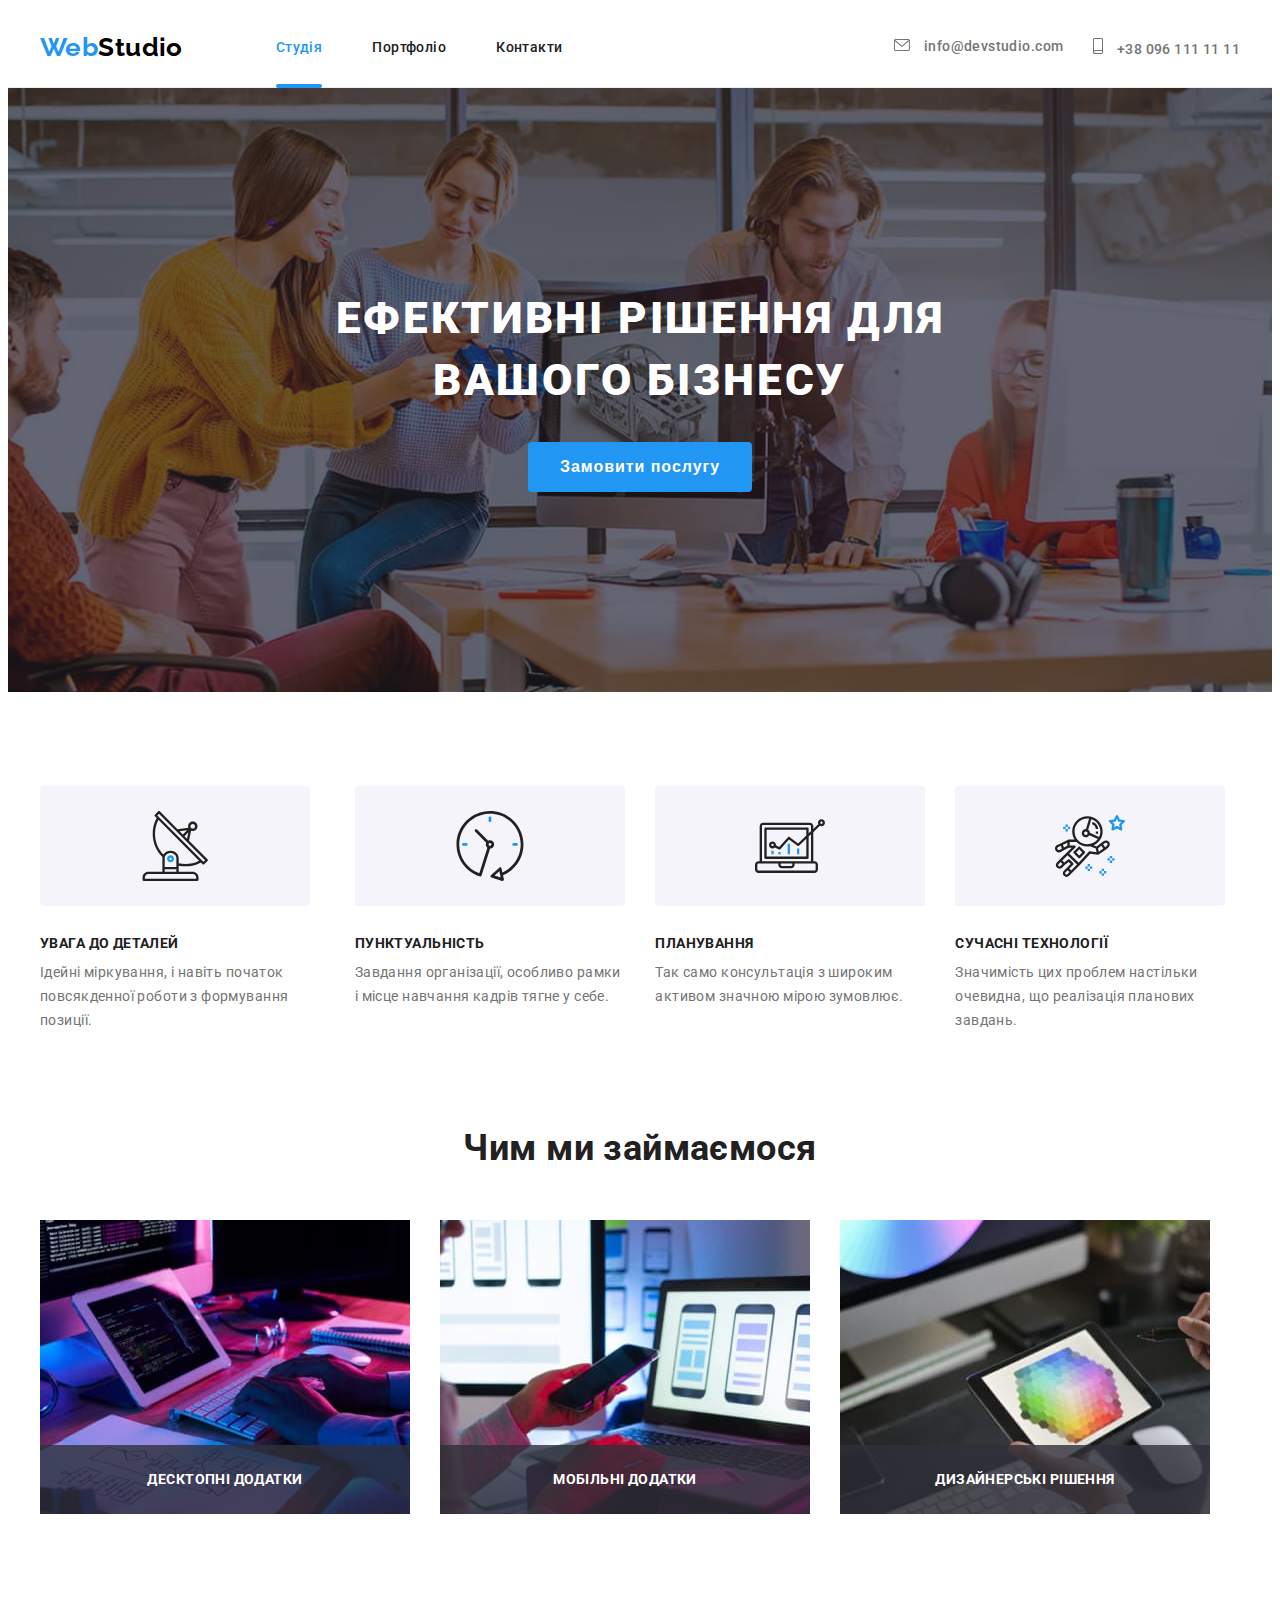
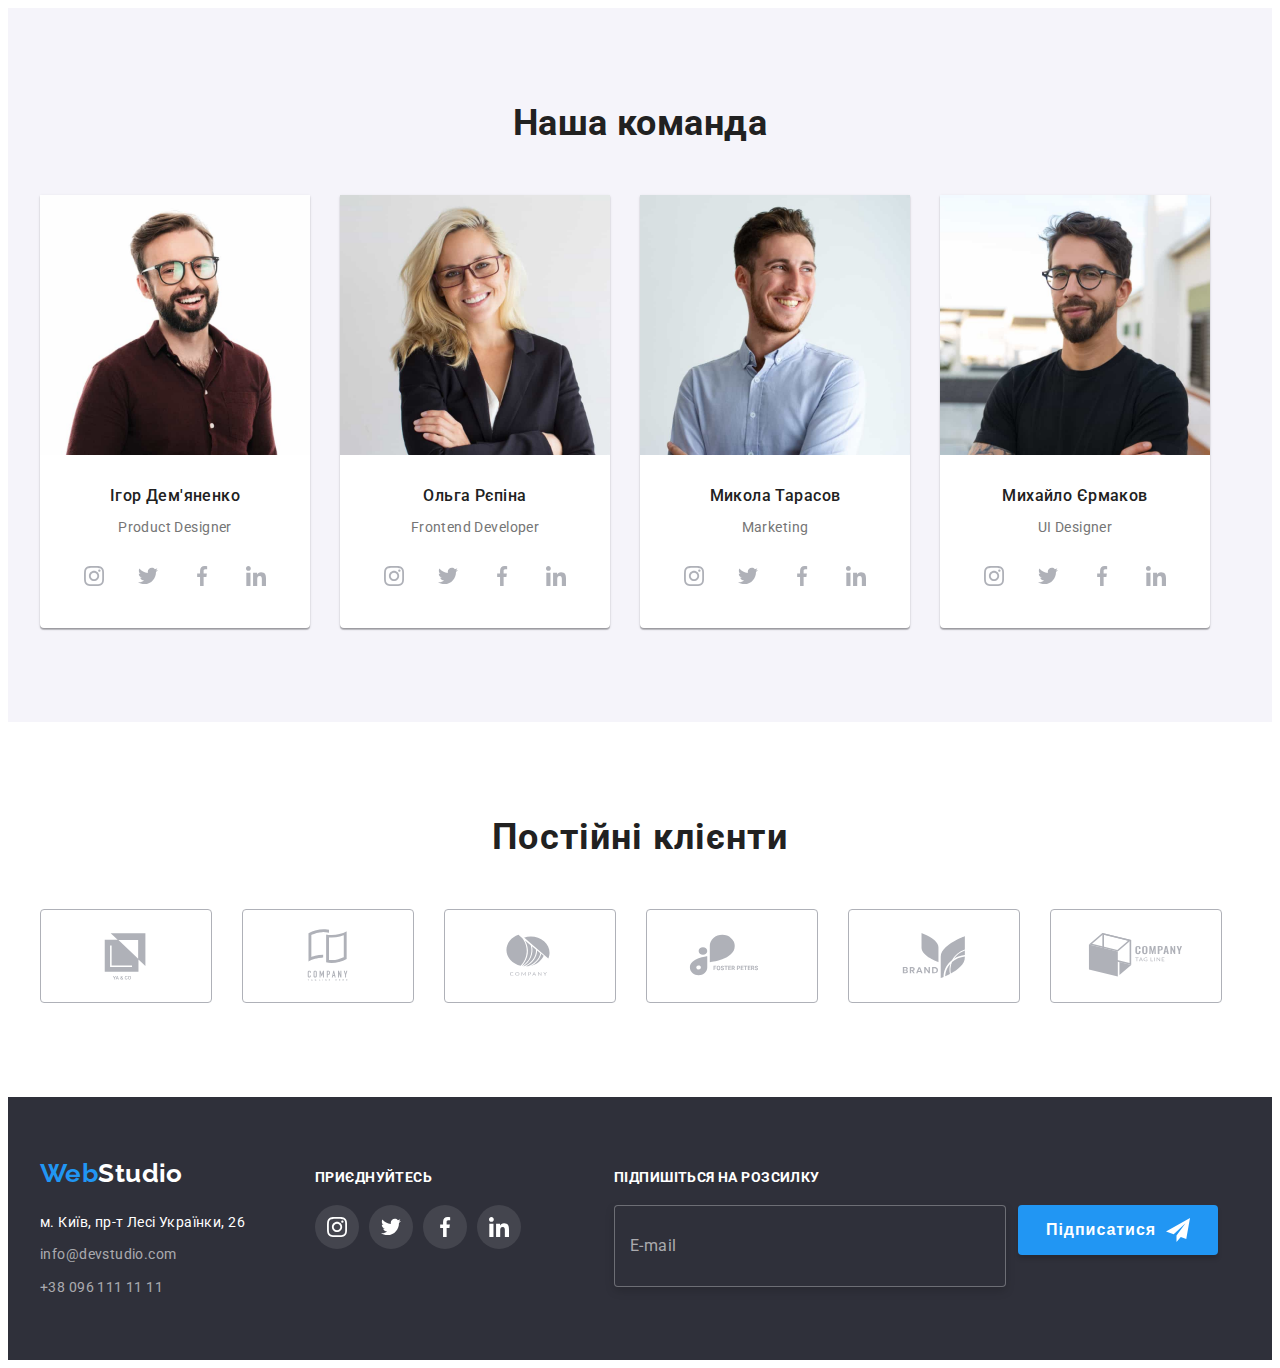
==== commit 751dae0b: "adds1" ====
--- a/index.html
+++ b/index.html
@@ -488,8 +488,8 @@
             <use href="./images/svg-file.svg#icon-close"></use>
           </svg>
         </button>
+        <p class="form-title">Залиште свої дані, ми вам передзвонимо</p>
         <form class="form" autocomplete="off">
-          <p class="form-title">Залиште свої дані, ми вам передзвонимо</p>
           <div class="form-field">
             <label for="name">Ім'я</label>
             <input
@@ -522,7 +522,6 @@
             <textarea
               name="comment"
               id="commen"
-              rows="5"
               placeholder="Введіть текст"
             ></textarea>
           </div>
@@ -540,8 +539,7 @@
                   <use href="./images/svg-file.svg#icon-ok"></use>
                 </svg>
               </span>
-              Погоджуюся з розсилкою та приймаю
-              <a class="agrees" href="">Умови договору</a>
+              Погоджуюся з розсилкою та приймаю<a class="agrees" href="">Умови договору</a>
             </label>
           </div>
           <button class="submit" type="submit">Відправити</button>
--- a/css/styles.css
+++ b/css/styles.css
@@ -199,8 +199,8 @@
 .modal{
   position: absolute;
   top: 220px;
-  width: 600px;
-  min-height: 580px;
+  width: 528px;
+  height: 581px;
   padding: 40px;
   background-color: var(--secondary-text-color);
   box-shadow: 0px 1px 3px rgba(0, 0, 0, 0.12), 0px 1px 1px rgba(0, 0, 0, 0.14), 0px 2px 1px rgba(0, 0, 0, 0.2);
@@ -217,7 +217,8 @@
   line-height: 1.2;
   text-align: center;
   color: var(--title-text-color);
-  margin-bottom: 30px;
+  margin-bottom: 12px;
+  margin-top: 0;
 }
 .form-field{
   position: relative;
@@ -230,21 +231,29 @@
 }
 .icon-modal{
   position: absolute;
-  top:55%;
+  top:53%;
   left: 15px;
   
   transition: color 250ms cubic-bezier(0.4, 0, 0.2, 1) ;
 }
 .form-field label{
 margin-bottom: 4px;
+font-size: 12px;
+line-height: 1.2;
+letter-spacing: 0.01em;
 }
 .form-field textarea{
+  resize: none;
+  width: 100%;
+  height: 120px;
   padding: 12px 16px;
   border: 1px solid rgba(33, 33, 33, 0.2);
   border-radius: 4px;
   cursor: pointer;
 }
 .form-field input{
+  width: 100%;
+  height: 40px;
   padding: 12px 16px 12px 42px;
   border: 1px solid rgba(33, 33, 33, 0.2);
   border-radius: 4px;
@@ -260,7 +269,7 @@
 }
 
 .form-field + .form-field{
-margin-top: 28px;
+margin-top: 10px;
 }
 .form-checkbox{
   margin-top: 20px;
@@ -270,12 +279,16 @@
 }
 .checkbox-label{
   display: flex;
-  justify-content: space-between;
+  justify-content: center;
   align-items: center;
   cursor: pointer;
+  font-size: 14px;
+line-height: 24px;
+letter-spacing: 0.03em;
 }
 .icon-check{
   display: flex;
+  margin-right: 8px;
   width: 16px;
   height: 15px;
   border: 1px solid  var(--title-text-color);
@@ -283,6 +296,7 @@
   background-position: center;
   background-repeat: no-repeat;
   background-size: cover;
+  fill: transparent;
 }
 .checkbox-field:checked + .checkbox-label>.icon-check{
   border-color: var(--accent-color);
@@ -292,6 +306,9 @@
 .agrees{
   text-decoration: underline;
   color: var(--accent-color);
+  font-size: 14px;
+line-height: 24px;
+letter-spacing: 0.03em;
 }
 .submit{
   display: block;
@@ -312,9 +329,6 @@
   box-shadow: 0px 4px 4px rgba(0, 0, 0, 0.15);
   border-radius: 4px;
   cursor: pointer;
-}
-textarea{
-  resize: none;
 }
 .button-icon-close{
   position: fixed;
@@ -620,9 +634,11 @@
   background-color: var(--accent-color);
 }
 .foter-input{
+  
   margin-left: 93px;
 }
 .foter-form-field{
+  
   position: relative;
   display: flex;
 }
@@ -640,6 +656,8 @@
   color: var(--secondary-text-color);
 }
 .foter-form input{
+  width: 358px;
+  height: 50px;
   border: 1px solid rgba(255, 255, 255, 0.3);
   filter: drop-shadow(0px 4px 4px rgba(0, 0, 0, 0.15));
   border-radius: 4px;
@@ -653,7 +671,7 @@
   position: absolute;
   top: 50%;
   left: 16px;
- transform: translateY(-50%);
+  transform: translateY(-50%);
   font-size: 16px;
   line-height: 1.3;
   color: rgba(255, 255, 255, 0.6);
@@ -669,6 +687,10 @@
   display: flex;
   align-items: center;
   justify-content: center;
+  font-weight: 700;
+  font-size: 16px;
+  line-height: 1.9;  
+  letter-spacing: 0.06em;
   padding-top: 10px;
   padding-bottom: 10px;
   width: 200px;
